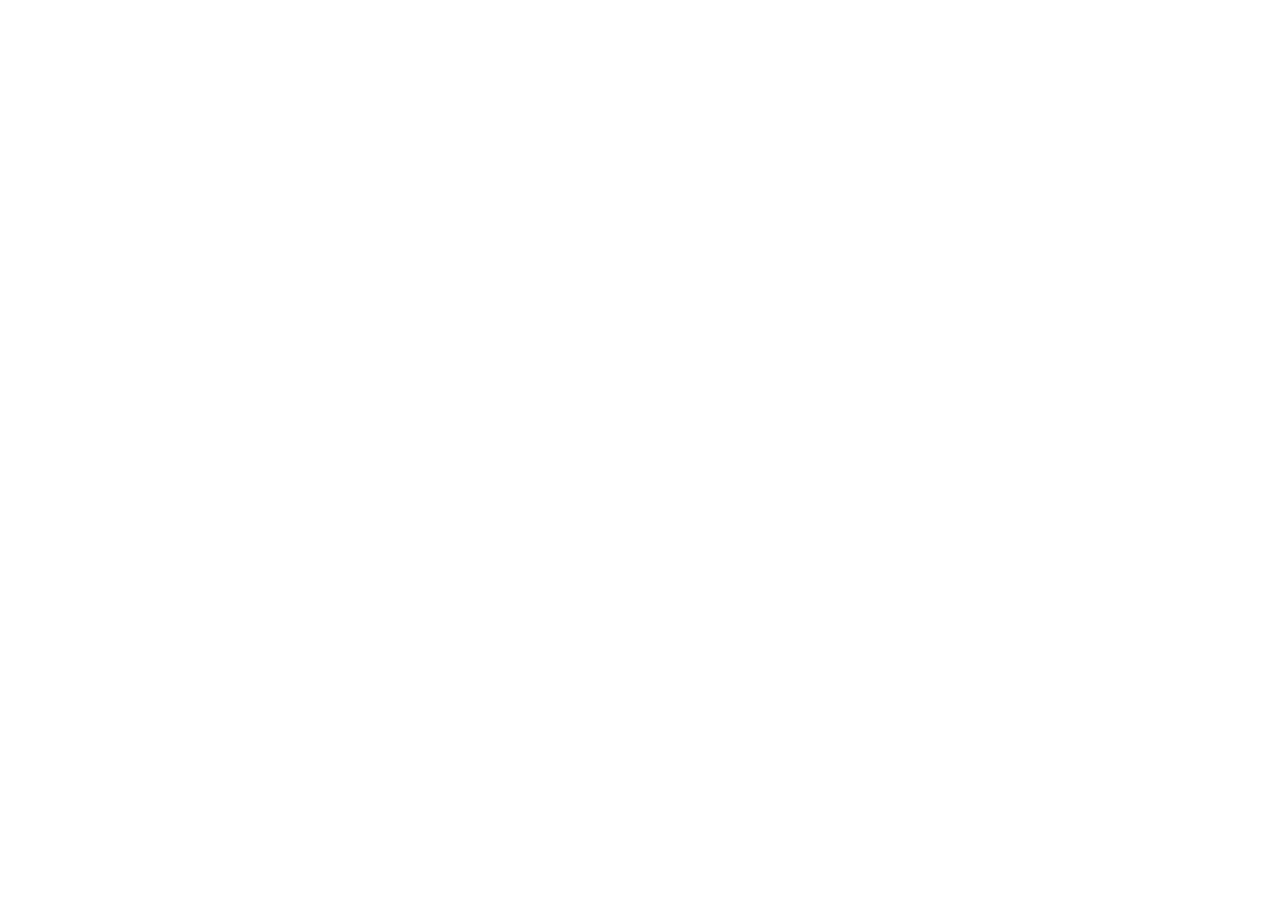
==== fronted/index.html @ 1a4b69e9 "fronted" ====
<!DOCTYPE html>
<html lang="en">
<head>
    <meta charset="UTF-8">
    <meta name="viewport" content="width=device-width, initial-scale=1.0">
    <title>Facturación Electronica FAST API</title>
</head>
<body>
    
</body>
</html>
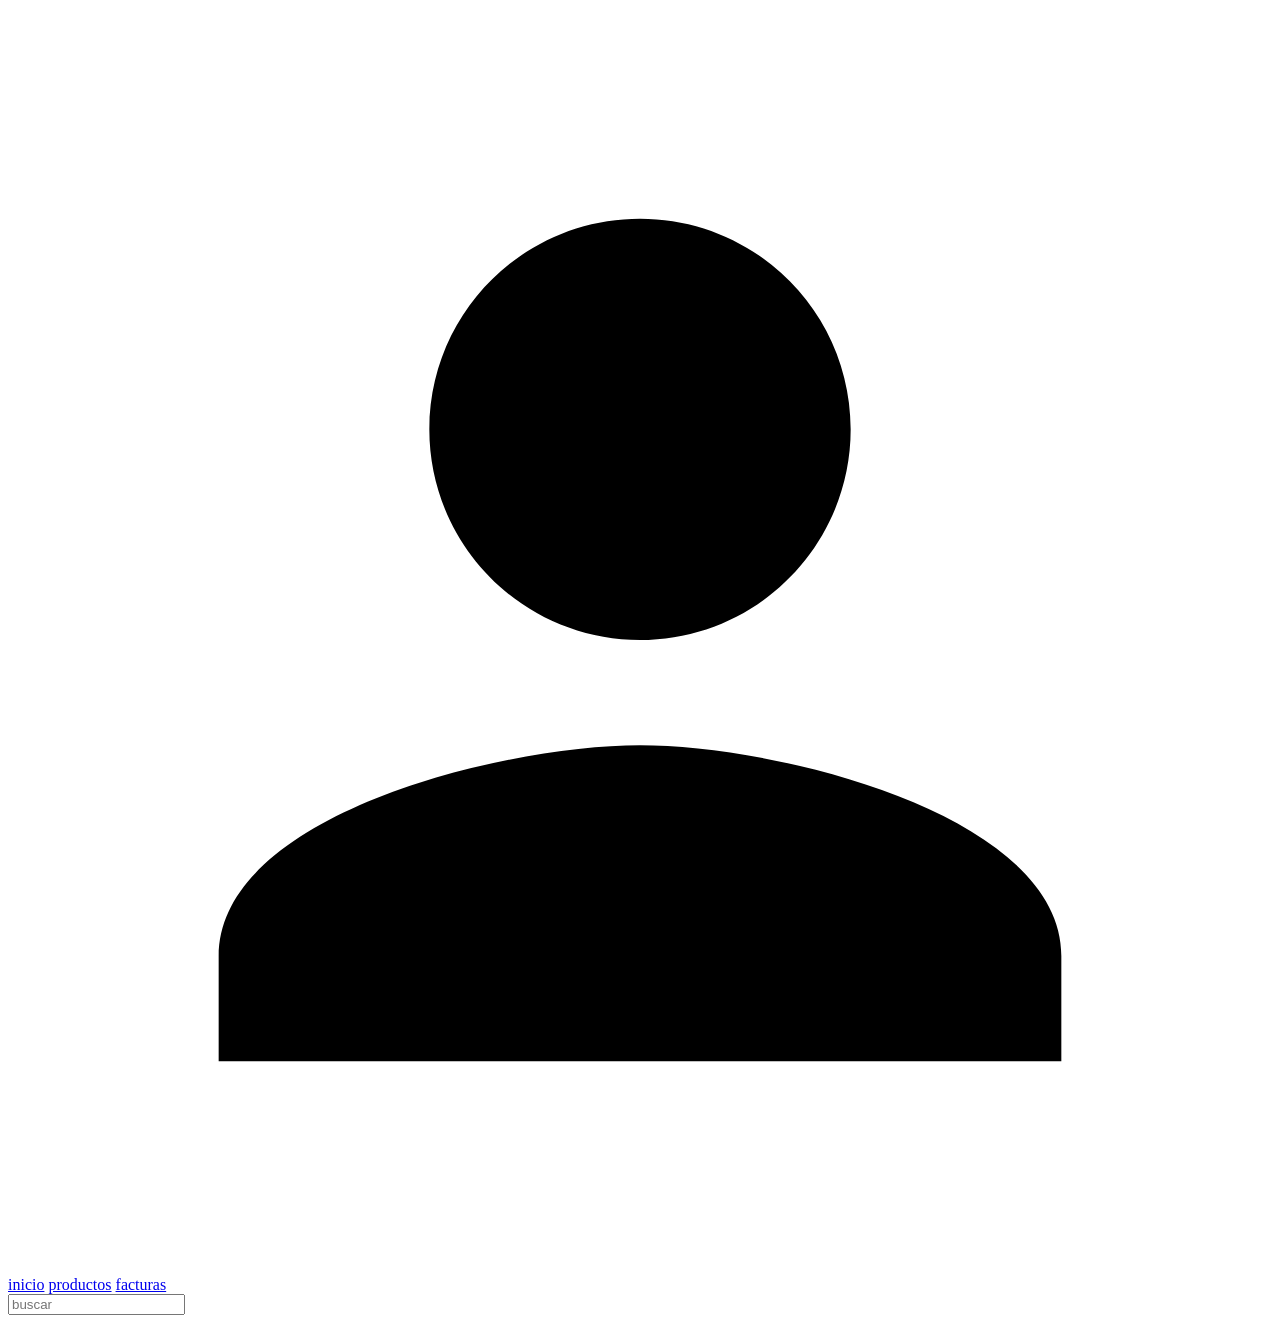
==== commit 2f5da7c6: "fronted" ====
--- a/fronted/index.html
+++ b/fronted/index.html
@@ -1,11 +1,47 @@
 <!DOCTYPE html>
-<html lang="en">
+<html lang="es">
 <head>
     <meta charset="UTF-8">
     <meta name="viewport" content="width=device-width, initial-scale=1.0">
-    <title>Facturación Electronica FAST API</title>
+    <title>Facturación Electrónica</title>
+    <!-- Enlace al CSS externo -->
+    <link rel="stylesheet" href="css/styles.css">
 </head>
 <body>
-    
+
+    <aside class="sidebar">
+        <div class="avatar-container">
+            <svg viewBox="0 0 24 24">
+                <path d="M12 12c2.21 0 4-1.79 4-4s-1.79-4-4-4-4 1.79-4 4 1.79 4 4 4zm0 2c-2.67 0-8 1.34-8 4v2h16v-2c0-2.66-5.33-4-8-4z"/>
+            </svg>
+        </div>
+
+        <nav class="menu">
+            <a href="#" class="menu-item">inicio</a>
+            <a href="#" class="menu-item">productos</a>
+            <a href="#" class="menu-item">facturas</a>
+        </nav>
+    </aside>
+
+    <!-- Contenido Derecho -->
+    <div class="main-wrapper">
+        <header class="top-bar">
+            <input type="text" class="search-box" placeholder="buscar">
+        </header>
+
+        <main class="content-area">
+            <section class="cards-grid">
+                <div class="card"></div>
+                <div class="card"></div>
+                <div class="card"></div>
+                <div class="card"></div>
+                <div class="card"></div>
+                <div class="card"></div>
+                <div class="card"></div>
+                <div class="card"></div>
+            </section>
+        </main>
+    </div>
+
 </body>
 </html>
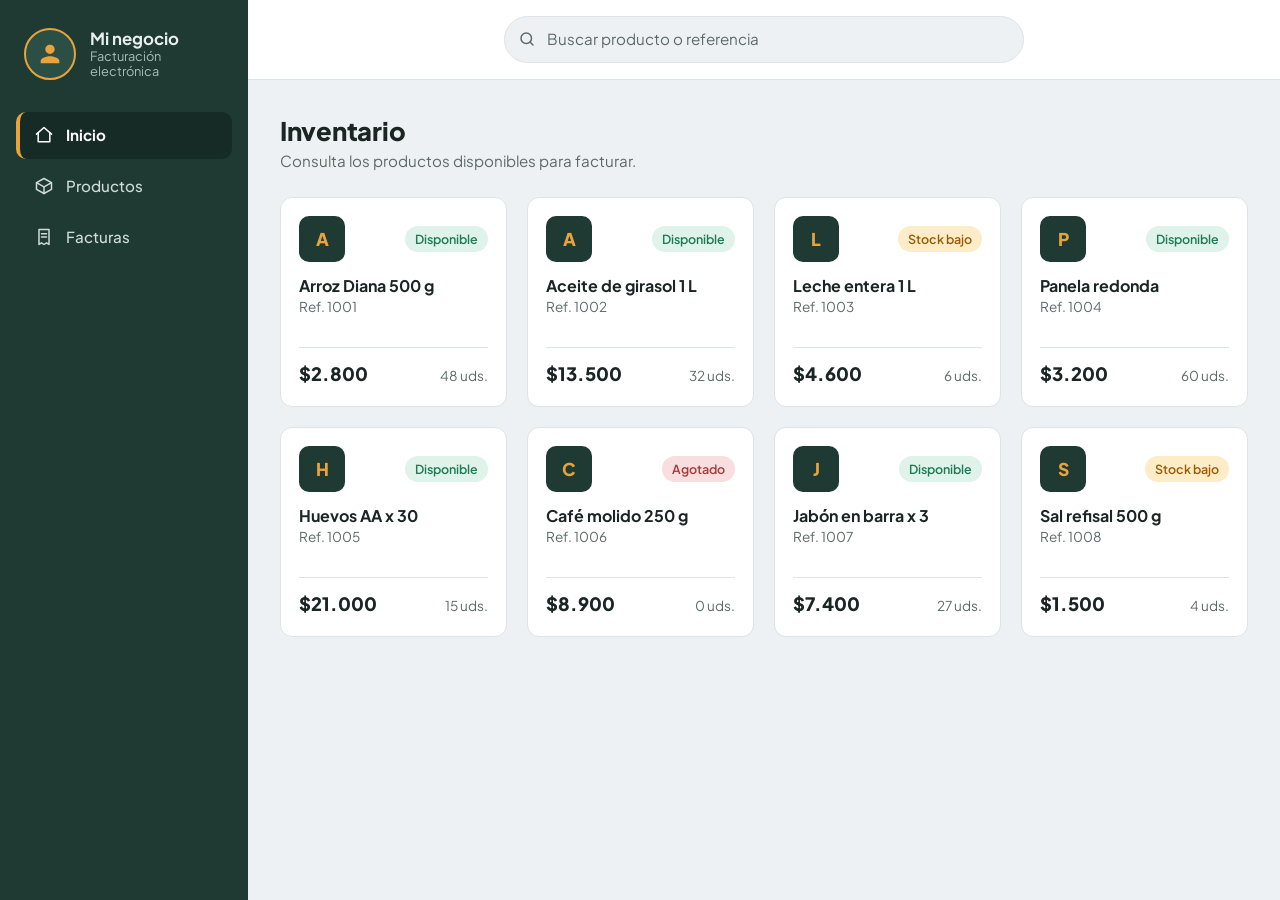
==== commit 1bc86656: "fronted" ====
--- a/fronted/index.html
+++ b/fronted/index.html
@@ -1,44 +1,109 @@
-<!DOCTYPE html>
+<!doctype html>
 <html lang="es">
 <head>
     <meta charset="UTF-8">
     <meta name="viewport" content="width=device-width, initial-scale=1.0">
-    <title>Facturación Electrónica</title>
-    <!-- Enlace al CSS externo -->
-    <link rel="stylesheet" href="css/styles.css">
+    <meta name="description" content="Consulta el inventario y encuentra rápidamente los productos disponibles para facturar.">
+    <title>Inventario | Facturación electrónica</title>
+    <link rel="preconnect" href="https://fonts.googleapis.com">
+    <link rel="preconnect" href="https://fonts.gstatic.com" crossorigin>
+    <link href="https://fonts.googleapis.com/css2?family=Plus+Jakarta+Sans:wght@400;500;600;700;800&display=swap" rel="stylesheet">
+    <link rel="stylesheet" href="css/style.css">
+    <script src="js/index.js" defer></script>
 </head>
 <body>
 
-    <aside class="sidebar">
-        <div class="avatar-container">
-            <svg viewBox="0 0 24 24">
-                <path d="M12 12c2.21 0 4-1.79 4-4s-1.79-4-4-4-4 1.79-4 4 1.79 4 4 4zm0 2c-2.67 0-8 1.34-8 4v2h16v-2c0-2.66-5.33-4-8-4z"/>
-            </svg>
+    <aside class="sidebar" aria-label="Navegación principal">
+        <div class="brand">
+            <div class="avatar-container" aria-hidden="true">
+                <svg viewBox="0 0 24 24" aria-hidden="true">
+                    <path d="M12 12c2.21 0 4-1.79 4-4s-1.79-4-4-4-4 1.79-4 4 1.79 4 4 4zm0 2c-2.67 0-8 1.34-8 4v2h16v-2c0-2.66-5.33-4-8-4z"/>
+                </svg>
+            </div>
+            <div class="brand-name">Mi negocio<div class="brand-sub">Facturación electrónica</div></div>
         </div>
 
-        <nav class="menu">
-            <a href="#" class="menu-item">inicio</a>
-            <a href="#" class="menu-item">productos</a>
-            <a href="#" class="menu-item">facturas</a>
+        <nav class="menu" aria-label="Principal">
+            <a href="index.html" class="menu-item active" aria-label="Inicio" aria-current="page">
+                <svg viewBox="0 0 24 24" aria-hidden="true"><path d="M3 11l9-8 9 8"/><path d="M5 10v10h14V10"/></svg>
+                <span>Inicio</span>
+            </a>
+            <a href="html/productos.html" class="menu-item" aria-label="Productos">
+                <svg viewBox="0 0 24 24" aria-hidden="true"><path d="M21 8l-9-5-9 5 9 5 9-5z"/><path d="M3 8v8l9 5 9-5V8"/><path d="M12 13v8"/></svg>
+                <span>Productos</span>
+            </a>
+            <a href="html/factura.html" class="menu-item" aria-label="Facturas">
+                <svg viewBox="0 0 24 24" aria-hidden="true"><path d="M6 3h12v18l-3-2-3 2-3-2-3 2V3z"/><path d="M9 8h6M9 12h6"/></svg>
+                <span>Facturas</span>
+            </a>
         </nav>
     </aside>
 
-    <!-- Contenido Derecho -->
     <div class="main-wrapper">
         <header class="top-bar">
-            <input type="text" class="search-box" placeholder="buscar">
+            <div class="search-wrap" role="search" aria-label="Buscar en el inventario">
+                <svg viewBox="0 0 24 24" aria-hidden="true"><circle cx="11" cy="11" r="7"/><path d="M20 20l-4-4"/></svg>
+                <label class="sr-only" for="buscador">Buscar por nombre o referencia</label>
+                <input type="search" id="buscador" class="search-box" placeholder="Buscar producto o referencia" aria-controls="tarjetas" aria-describedby="resultados-info">
+            </div>
         </header>
 
         <main class="content-area">
-            <section class="cards-grid">
-                <div class="card"></div>
-                <div class="card"></div>
-                <div class="card"></div>
-                <div class="card"></div>
-                <div class="card"></div>
-                <div class="card"></div>
-                <div class="card"></div>
-                <div class="card"></div>
+            <section class="page-head" aria-labelledby="page-title">
+                <h1 id="page-title">Inventario</h1>
+                <p>Consulta los productos disponibles para facturar.</p>
+            </section>
+
+            <section aria-labelledby="products-heading">
+                <h2 class="sr-only" id="products-heading">Catálogo de productos</h2>
+                <p class="sr-only" id="resultados-info" role="status" aria-live="polite" aria-atomic="true"></p>
+                <div class="cards-grid" id="tarjetas">
+                    <article class="card">
+                        <div class="card-top"><div class="card-icon">A</div><span class="badge ok">Disponible</span></div>
+                        <div><h2>Arroz Diana 500 g</h2><div class="ref">Ref. 1001</div></div>
+                        <div class="card-bottom"><span class="precio">$2.800</span><span class="stock">48 uds.</span></div>
+                    </article>
+                    <article class="card">
+                        <div class="card-top"><div class="card-icon">A</div><span class="badge ok">Disponible</span></div>
+                        <div><h2>Aceite de girasol 1 L</h2><div class="ref">Ref. 1002</div></div>
+                        <div class="card-bottom"><span class="precio">$13.500</span><span class="stock">32 uds.</span></div>
+                    </article>
+                    <article class="card">
+                        <div class="card-top"><div class="card-icon">L</div><span class="badge bajo">Stock bajo</span></div>
+                        <div><h2>Leche entera 1 L</h2><div class="ref">Ref. 1003</div></div>
+                        <div class="card-bottom"><span class="precio">$4.600</span><span class="stock">6 uds.</span></div>
+                    </article>
+                    <article class="card">
+                        <div class="card-top"><div class="card-icon">P</div><span class="badge ok">Disponible</span></div>
+                        <div><h2>Panela redonda</h2><div class="ref">Ref. 1004</div></div>
+                        <div class="card-bottom"><span class="precio">$3.200</span><span class="stock">60 uds.</span></div>
+                    </article>
+                    <article class="card">
+                        <div class="card-top"><div class="card-icon">H</div><span class="badge ok">Disponible</span></div>
+                        <div><h2>Huevos AA x 30</h2><div class="ref">Ref. 1005</div></div>
+                        <div class="card-bottom"><span class="precio">$21.000</span><span class="stock">15 uds.</span></div>
+                    </article>
+                    <article class="card">
+                        <div class="card-top"><div class="card-icon">C</div><span class="badge agotado">Agotado</span></div>
+                        <div><h2>Café molido 250 g</h2><div class="ref">Ref. 1006</div></div>
+                        <div class="card-bottom"><span class="precio">$8.900</span><span class="stock">0 uds.</span></div>
+                    </article>
+                    <article class="card">
+                        <div class="card-top"><div class="card-icon">J</div><span class="badge ok">Disponible</span></div>
+                        <div><h2>Jabón en barra x 3</h2><div class="ref">Ref. 1007</div></div>
+                        <div class="card-bottom"><span class="precio">$7.400</span><span class="stock">27 uds.</span></div>
+                    </article>
+                    <article class="card">
+                        <div class="card-top"><div class="card-icon">S</div><span class="badge bajo">Stock bajo</span></div>
+                        <div><h2>Sal refisal 500 g</h2><div class="ref">Ref. 1008</div></div>
+                        <div class="card-bottom"><span class="precio">$1.500</span><span class="stock">4 uds.</span></div>
+                    </article>
+
+                    <div class="vacio" id="sin-resultados" role="status" hidden>
+                        <strong>No encontramos ese producto</strong>
+                        Revisa el nombre o prueba con la referencia.
+                    </div>
+                </div>
             </section>
         </main>
     </div>
--- a/fronted/css/style.css
+++ b/fronted/css/style.css
@@ -0,0 +1,377 @@
+/* ===== Variables ===== */
+:root {
+    --pino: #1f3a33;
+    --pino-oscuro: #172b26;
+    --pino-claro: #2c4f45;
+    --ambar: #e8a33d;
+    --fondo: #eef1f4;
+    --superficie: #ffffff;
+    --texto: #1b2523;
+    --texto-suave: #5d6b68;
+    --borde: #dde3e7;
+    --ok: #1f7a55;
+    --ok-fondo: #dff3ea;
+    --alerta: #9a5b00;
+    --alerta-fondo: #fdecc8;
+    --agotado: #a43a3a;
+    --agotado-fondo: #f8dede;
+    --radio: 12px;
+    --ancho-lateral: 248px;
+}
+
+* {
+    box-sizing: border-box;
+    margin: 0;
+    padding: 0;
+}
+
+body {
+    font-family: "Plus Jakarta Sans", "Segoe UI", system-ui, sans-serif;
+    background: var(--fondo);
+    color: var(--texto);
+    min-height: 100vh;
+    display: flex;
+    line-height: 1.5;
+}
+
+:focus-visible {
+    outline: 3px solid var(--ambar);
+    outline-offset: 2px;
+}
+
+/* ===== Barra lateral ===== */
+.sidebar {
+    width: var(--ancho-lateral);
+    flex-shrink: 0;
+    background: var(--pino);
+    color: #e9efed;
+    padding: 28px 16px;
+    display: flex;
+    flex-direction: column;
+    gap: 32px;
+    position: sticky;
+    top: 0;
+    height: 100vh;
+}
+
+.brand {
+    display: flex;
+    align-items: center;
+    gap: 14px;
+    padding: 0 8px;
+}
+
+.avatar-container {
+    width: 52px;
+    height: 52px;
+    border-radius: 50%;
+    background: var(--pino-claro);
+    border: 2px solid var(--ambar);
+    display: grid;
+    place-items: center;
+    flex-shrink: 0;
+}
+
+.avatar-container svg {
+    width: 28px;
+    height: 28px;
+    fill: var(--ambar);
+}
+
+.brand-name {
+    font-weight: 700;
+    font-size: 1.05rem;
+    line-height: 1.2;
+}
+
+.brand-sub {
+    font-size: 0.8rem;
+    color: #a9bdb7;
+    font-weight: 400;
+}
+
+.menu {
+    display: flex;
+    flex-direction: column;
+    gap: 4px;
+}
+
+.menu-item {
+    display: flex;
+    align-items: center;
+    gap: 12px;
+    padding: 12px 14px;
+    border-radius: 10px;
+    color: #cfdcd8;
+    text-decoration: none;
+    font-weight: 500;
+    font-size: 0.95rem;
+    text-transform: capitalize;
+    border-left: 4px solid transparent;
+    transition: background 0.15s ease, color 0.15s ease;
+}
+
+.menu-item svg {
+    width: 20px;
+    height: 20px;
+    fill: none;
+    stroke: currentColor;
+    stroke-width: 1.8;
+    stroke-linecap: round;
+    stroke-linejoin: round;
+}
+
+.menu-item:hover {
+    background: var(--pino-claro);
+    color: #fff;
+}
+
+.menu-item.active {
+    background: var(--pino-oscuro);
+    color: #fff;
+    border-left-color: var(--ambar);
+    font-weight: 700;
+}
+
+/* ===== Contenido ===== */
+.main-wrapper {
+    flex: 1;
+    min-width: 0;
+    display: flex;
+    flex-direction: column;
+}
+
+.top-bar {
+    background: var(--superficie);
+    border-bottom: 1px solid var(--borde);
+    padding: 16px 32px;
+    display: flex;
+    align-items: center;
+    justify-content: space-between;
+    gap: 16px;
+    position: sticky;
+    top: 0;
+    z-index: 5;
+}
+
+.search-wrap {
+    position: relative;
+    width: min(520px, 100%);
+    margin: 0 auto;
+}
+
+.search-wrap svg {
+    position: absolute;
+    left: 14px;
+    top: 50%;
+    transform: translateY(-50%);
+    width: 18px;
+    height: 18px;
+    fill: none;
+    stroke: var(--texto-suave);
+    stroke-width: 2;
+    stroke-linecap: round;
+}
+
+.search-box {
+    width: 100%;
+    font: inherit;
+    font-size: 0.95rem;
+    padding: 11px 16px 11px 42px;
+    border: 1.5px solid var(--borde);
+    border-radius: 999px;
+    background: var(--fondo);
+    color: var(--texto);
+    transition: border-color 0.15s ease, background 0.15s ease;
+}
+
+.search-box::placeholder {
+    color: var(--texto-suave);
+}
+
+.search-box:focus {
+    outline: none;
+    border-color: var(--pino);
+    background: #fff;
+}
+
+.content-area {
+    padding: 32px;
+}
+
+.page-head {
+    margin-bottom: 24px;
+}
+
+.page-head h1 {
+    font-size: 1.6rem;
+    font-weight: 800;
+    letter-spacing: -0.01em;
+}
+
+.page-head p {
+    color: var(--texto-suave);
+    font-size: 0.95rem;
+}
+
+/* ===== Tarjetas ===== */
+.cards-grid {
+    display: grid;
+    grid-template-columns: repeat(auto-fill, minmax(210px, 1fr));
+    gap: 20px;
+}
+
+.card {
+    background: var(--superficie);
+    border: 1px solid var(--borde);
+    border-radius: var(--radio);
+    padding: 18px;
+    display: flex;
+    flex-direction: column;
+    gap: 14px;
+    min-height: 210px;
+    transition: border-color 0.15s ease;
+}
+
+.card:hover {
+    border-color: var(--pino);
+}
+
+.card-top {
+    display: flex;
+    align-items: center;
+    justify-content: space-between;
+}
+
+.card-icon {
+    width: 46px;
+    height: 46px;
+    border-radius: 10px;
+    background: var(--pino);
+    color: var(--ambar);
+    display: grid;
+    place-items: center;
+    font-weight: 800;
+    font-size: 1.1rem;
+}
+
+.badge {
+    font-size: 0.78rem;
+    font-weight: 600;
+    padding: 4px 10px;
+    border-radius: 999px;
+}
+
+.badge.ok { background: var(--ok-fondo); color: var(--ok); }
+.badge.bajo { background: var(--alerta-fondo); color: var(--alerta); }
+.badge.agotado { background: var(--agotado-fondo); color: var(--agotado); }
+
+.card h2 {
+    font-size: 1rem;
+    font-weight: 700;
+    line-height: 1.3;
+}
+
+.card .ref {
+    font-size: 0.85rem;
+    color: var(--texto-suave);
+}
+
+.card-bottom {
+    margin-top: auto;
+    display: flex;
+    align-items: baseline;
+    justify-content: space-between;
+    border-top: 1px solid var(--borde);
+    padding-top: 12px;
+}
+
+.precio {
+    font-size: 1.15rem;
+    font-weight: 800;
+}
+
+.stock {
+    font-size: 0.85rem;
+    color: var(--texto-suave);
+}
+
+.vacio {
+    grid-column: 1 / -1;
+    text-align: center;
+    padding: 48px 16px;
+    color: var(--texto-suave);
+    background: var(--superficie);
+    border: 1.5px dashed var(--borde);
+    border-radius: var(--radio);
+}
+
+.vacio strong {
+    display: block;
+    color: var(--texto);
+    margin-bottom: 4px;
+}
+
+[hidden] {
+    display: none !important;
+}
+
+.sr-only {
+    position: absolute;
+    width: 1px;
+    height: 1px;
+    padding: 0;
+    margin: -1px;
+    overflow: hidden;
+    clip: rect(0, 0, 0, 0);
+    white-space: nowrap;
+    border: 0;
+}
+
+/* ===== Responsive ===== */
+@media (max-width: 820px) {
+    body {
+        flex-direction: column;
+    }
+
+    .sidebar {
+        width: 100%;
+        height: auto;
+        position: static;
+        flex-direction: row;
+        align-items: center;
+        flex-wrap: wrap;
+        gap: 12px;
+        padding: 14px 16px;
+    }
+
+    .brand-sub { display: none; }
+
+    .menu {
+        flex-direction: row;
+        gap: 4px;
+        margin-left: auto;
+    }
+
+    .menu-item {
+        padding: 9px 12px;
+        border-left: none;
+        border-bottom: 3px solid transparent;
+        border-radius: 8px;
+    }
+
+    .menu-item.active { border-bottom-color: var(--ambar); }
+    .menu-item span { display: none; }
+
+    .top-bar { padding: 12px 16px; position: static; }
+    .content-area { padding: 20px 16px; }
+}
+
+@media (max-width: 480px) {
+    .cards-grid { grid-template-columns: 1fr 1fr; gap: 12px; }
+    .card { padding: 14px; }
+}
+
+@media (prefers-reduced-motion: reduce) {
+    * { transition: none !important; }
+}
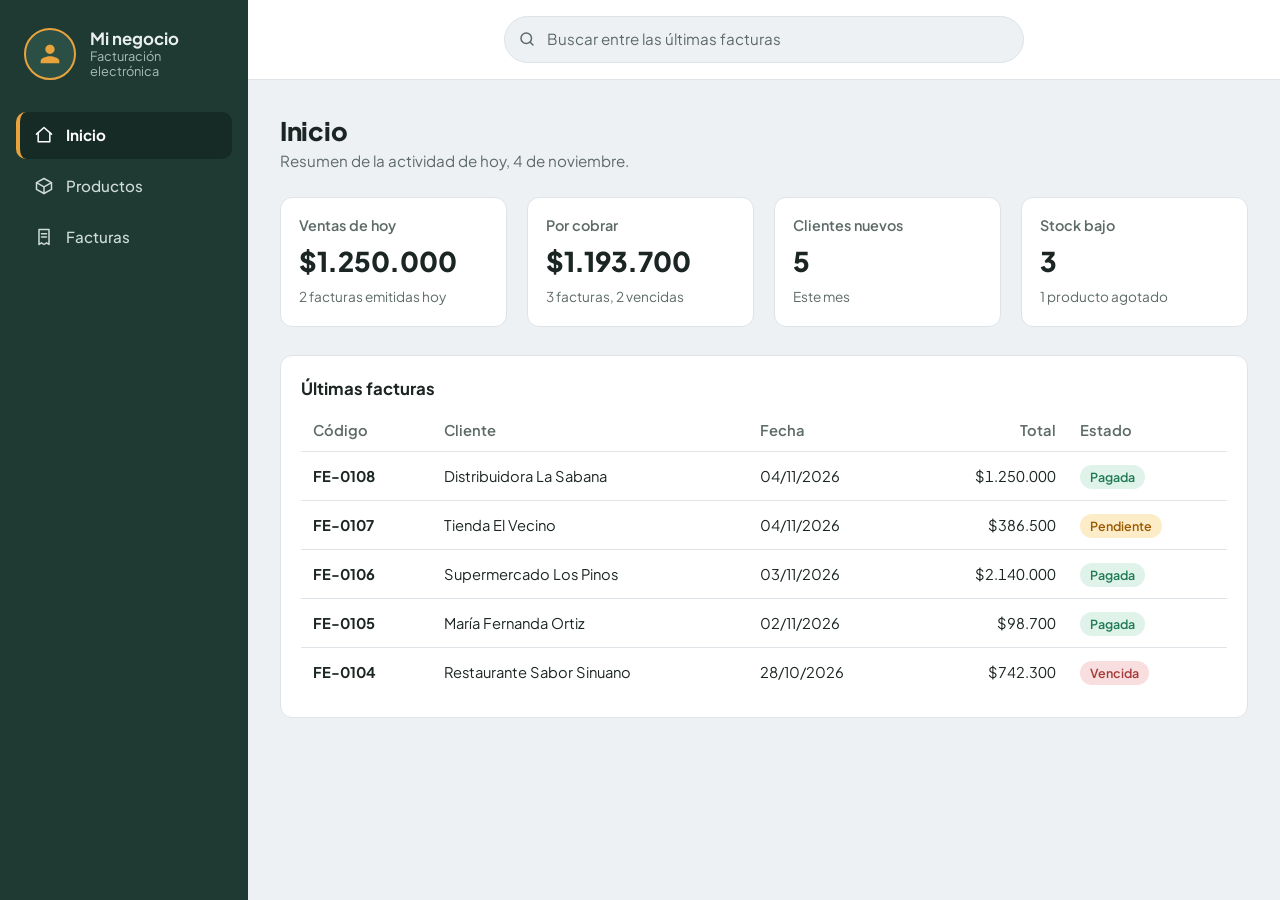
==== commit 2eafe373: "fronted" ====
--- a/fronted/index.html
+++ b/fronted/index.html
@@ -1,112 +1,11 @@
-<!doctype html>
+<!DOCTYPE html>
 <html lang="es">
 <head>
     <meta charset="UTF-8">
-    <meta name="viewport" content="width=device-width, initial-scale=1.0">
-    <meta name="description" content="Consulta el inventario y encuentra rápidamente los productos disponibles para facturar.">
-    <title>Inventario | Facturación electrónica</title>
-    <link rel="preconnect" href="https://fonts.googleapis.com">
-    <link rel="preconnect" href="https://fonts.gstatic.com" crossorigin>
-    <link href="https://fonts.googleapis.com/css2?family=Plus+Jakarta+Sans:wght@400;500;600;700;800&display=swap" rel="stylesheet">
-    <link rel="stylesheet" href="css/style.css">
-    <script src="js/index.js" defer></script>
+    <meta http-equiv="refresh" content="0; url=html/inicio.html">
+    <title>Facturación electrónica</title>
 </head>
 <body>
-
-    <aside class="sidebar" aria-label="Navegación principal">
-        <div class="brand">
-            <div class="avatar-container" aria-hidden="true">
-                <svg viewBox="0 0 24 24" aria-hidden="true">
-                    <path d="M12 12c2.21 0 4-1.79 4-4s-1.79-4-4-4-4 1.79-4 4 1.79 4 4 4zm0 2c-2.67 0-8 1.34-8 4v2h16v-2c0-2.66-5.33-4-8-4z"/>
-                </svg>
-            </div>
-            <div class="brand-name">Mi negocio<div class="brand-sub">Facturación electrónica</div></div>
-        </div>
-
-        <nav class="menu" aria-label="Principal">
-            <a href="index.html" class="menu-item active" aria-label="Inicio" aria-current="page">
-                <svg viewBox="0 0 24 24" aria-hidden="true"><path d="M3 11l9-8 9 8"/><path d="M5 10v10h14V10"/></svg>
-                <span>Inicio</span>
-            </a>
-            <a href="html/productos.html" class="menu-item" aria-label="Productos">
-                <svg viewBox="0 0 24 24" aria-hidden="true"><path d="M21 8l-9-5-9 5 9 5 9-5z"/><path d="M3 8v8l9 5 9-5V8"/><path d="M12 13v8"/></svg>
-                <span>Productos</span>
-            </a>
-            <a href="html/factura.html" class="menu-item" aria-label="Facturas">
-                <svg viewBox="0 0 24 24" aria-hidden="true"><path d="M6 3h12v18l-3-2-3 2-3-2-3 2V3z"/><path d="M9 8h6M9 12h6"/></svg>
-                <span>Facturas</span>
-            </a>
-        </nav>
-    </aside>
-
-    <div class="main-wrapper">
-        <header class="top-bar">
-            <div class="search-wrap" role="search" aria-label="Buscar en el inventario">
-                <svg viewBox="0 0 24 24" aria-hidden="true"><circle cx="11" cy="11" r="7"/><path d="M20 20l-4-4"/></svg>
-                <label class="sr-only" for="buscador">Buscar por nombre o referencia</label>
-                <input type="search" id="buscador" class="search-box" placeholder="Buscar producto o referencia" aria-controls="tarjetas" aria-describedby="resultados-info">
-            </div>
-        </header>
-
-        <main class="content-area">
-            <section class="page-head" aria-labelledby="page-title">
-                <h1 id="page-title">Inventario</h1>
-                <p>Consulta los productos disponibles para facturar.</p>
-            </section>
-
-            <section aria-labelledby="products-heading">
-                <h2 class="sr-only" id="products-heading">Catálogo de productos</h2>
-                <p class="sr-only" id="resultados-info" role="status" aria-live="polite" aria-atomic="true"></p>
-                <div class="cards-grid" id="tarjetas">
-                    <article class="card">
-                        <div class="card-top"><div class="card-icon">A</div><span class="badge ok">Disponible</span></div>
-                        <div><h2>Arroz Diana 500 g</h2><div class="ref">Ref. 1001</div></div>
-                        <div class="card-bottom"><span class="precio">$2.800</span><span class="stock">48 uds.</span></div>
-                    </article>
-                    <article class="card">
-                        <div class="card-top"><div class="card-icon">A</div><span class="badge ok">Disponible</span></div>
-                        <div><h2>Aceite de girasol 1 L</h2><div class="ref">Ref. 1002</div></div>
-                        <div class="card-bottom"><span class="precio">$13.500</span><span class="stock">32 uds.</span></div>
-                    </article>
-                    <article class="card">
-                        <div class="card-top"><div class="card-icon">L</div><span class="badge bajo">Stock bajo</span></div>
-                        <div><h2>Leche entera 1 L</h2><div class="ref">Ref. 1003</div></div>
-                        <div class="card-bottom"><span class="precio">$4.600</span><span class="stock">6 uds.</span></div>
-                    </article>
-                    <article class="card">
-                        <div class="card-top"><div class="card-icon">P</div><span class="badge ok">Disponible</span></div>
-                        <div><h2>Panela redonda</h2><div class="ref">Ref. 1004</div></div>
-                        <div class="card-bottom"><span class="precio">$3.200</span><span class="stock">60 uds.</span></div>
-                    </article>
-                    <article class="card">
-                        <div class="card-top"><div class="card-icon">H</div><span class="badge ok">Disponible</span></div>
-                        <div><h2>Huevos AA x 30</h2><div class="ref">Ref. 1005</div></div>
-                        <div class="card-bottom"><span class="precio">$21.000</span><span class="stock">15 uds.</span></div>
-                    </article>
-                    <article class="card">
-                        <div class="card-top"><div class="card-icon">C</div><span class="badge agotado">Agotado</span></div>
-                        <div><h2>Café molido 250 g</h2><div class="ref">Ref. 1006</div></div>
-                        <div class="card-bottom"><span class="precio">$8.900</span><span class="stock">0 uds.</span></div>
-                    </article>
-                    <article class="card">
-                        <div class="card-top"><div class="card-icon">J</div><span class="badge ok">Disponible</span></div>
-                        <div><h2>Jabón en barra x 3</h2><div class="ref">Ref. 1007</div></div>
-                        <div class="card-bottom"><span class="precio">$7.400</span><span class="stock">27 uds.</span></div>
-                    </article>
-                    <article class="card">
-                        <div class="card-top"><div class="card-icon">S</div><span class="badge bajo">Stock bajo</span></div>
-                        <div><h2>Sal refisal 500 g</h2><div class="ref">Ref. 1008</div></div>
-                        <div class="card-bottom"><span class="precio">$1.500</span><span class="stock">4 uds.</span></div>
-                    </article>
-
-                    <div class="vacio" id="sin-resultados" role="status" hidden>
-                        <strong>No encontramos ese producto</strong>
-                        Revisa el nombre o prueba con la referencia.
-                    </div>
-                </div>
-            </section>
-        </main>
-    </div>
-
+    <p><a href="html/inicio.html">Ir al inicio</a></p>
 </body>
 </html>
